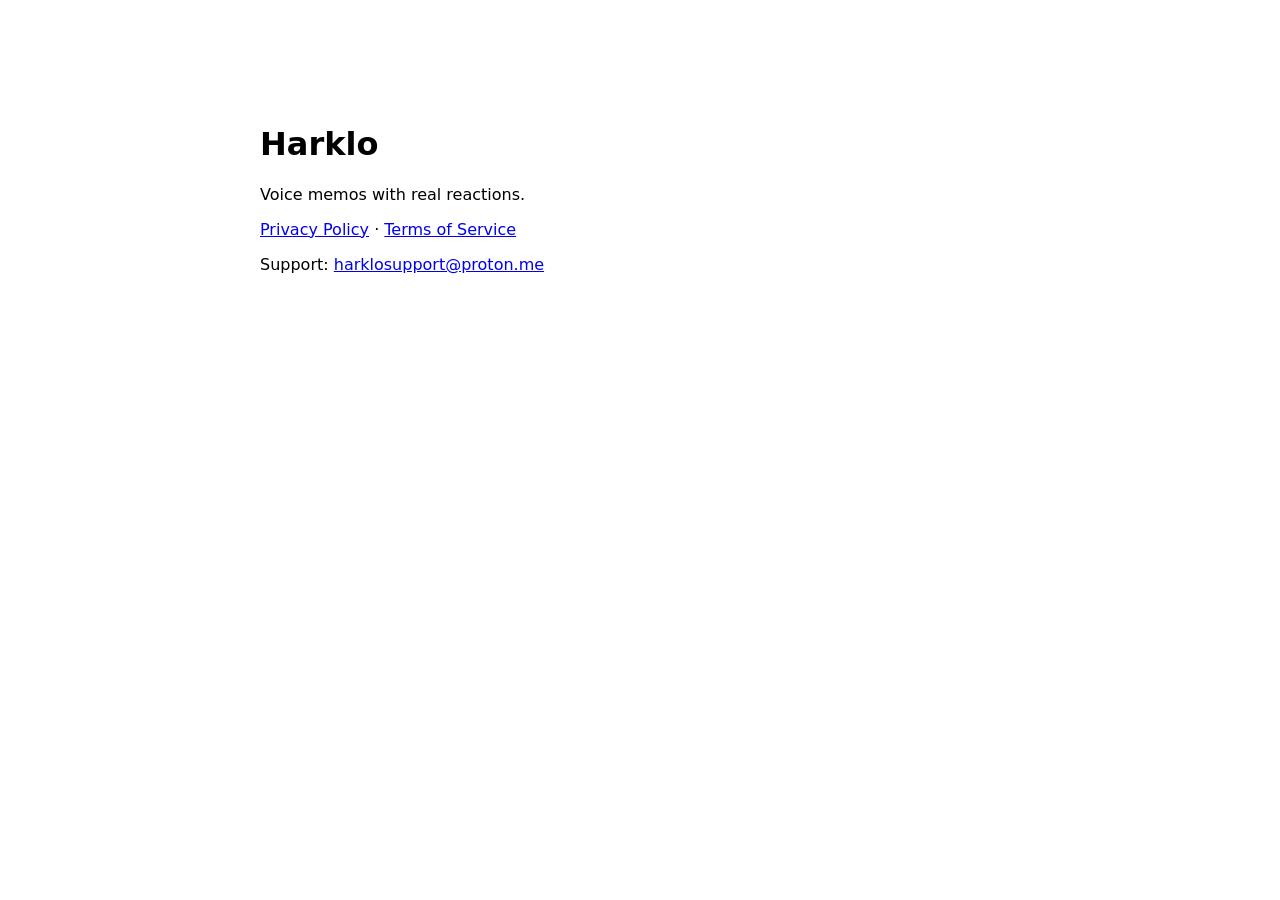
==== index.html @ ad3a37d3 "Add Harklo legal site" ====
<!doctype html>
<html>
  <head>
    <meta charset="utf-8" />
    <title>Harklo</title>
    <meta name="viewport" content="width=device-width, initial-scale=1" />
  </head>
  <body style="font-family: system-ui; max-width: 760px; margin: 80px auto; padding: 24px;">
    <h1>Harklo</h1>
    <p>Voice memos with real reactions.</p>

    <p>
      <a href="/privacy">Privacy Policy</a> ·
      <a href="/terms">Terms of Service</a>
    </p>

    <p>Support: <a href="mailto:harklosupport@proton.me">harklosupport@proton.me</a></p>
  </body>
</html>
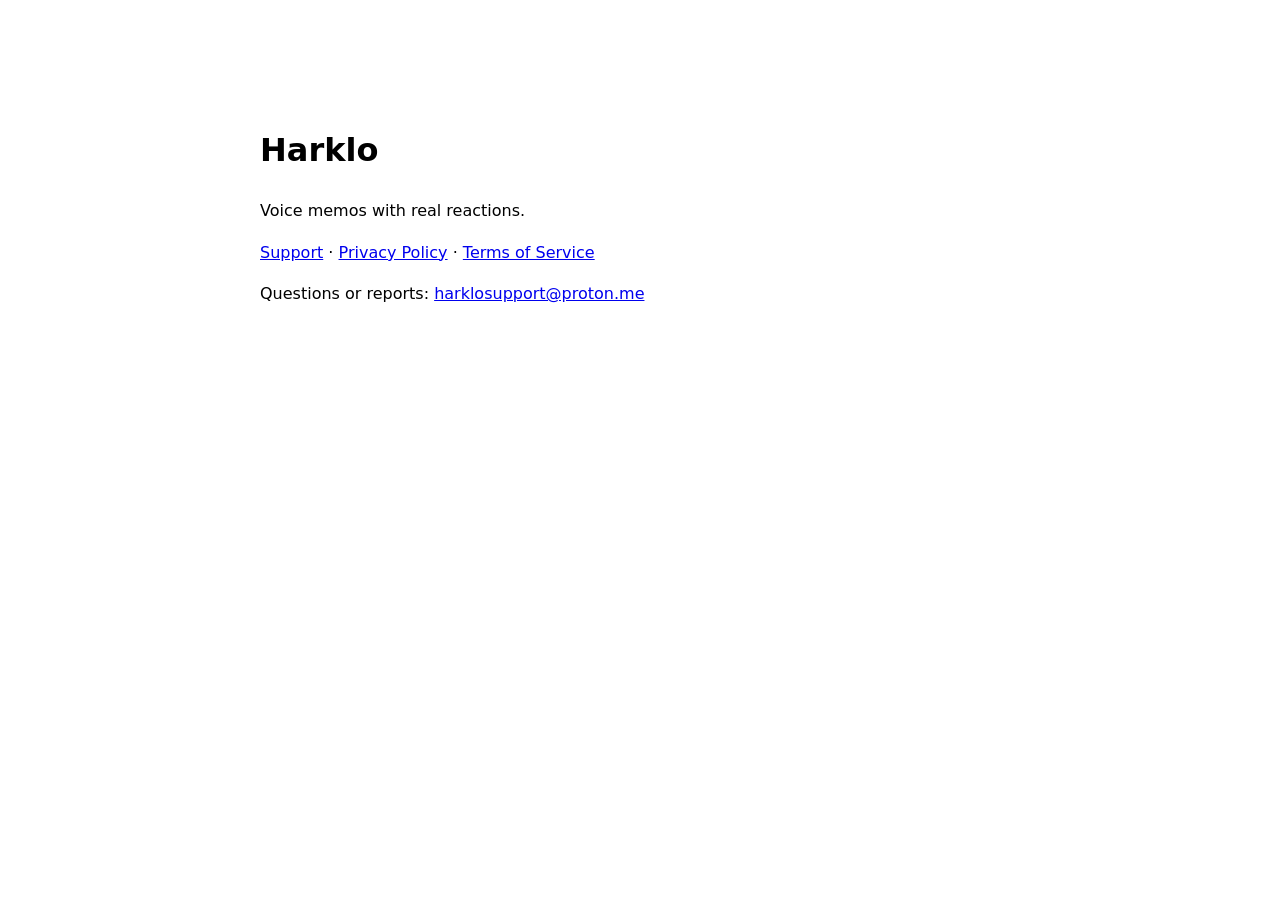
==== commit 3df6042b: "Update index.html Adjusted main index.html to include support page link and remove initial support.h" ====
--- a/index.html
+++ b/index.html
@@ -5,15 +5,16 @@
     <title>Harklo</title>
     <meta name="viewport" content="width=device-width, initial-scale=1" />
   </head>
-  <body style="font-family: system-ui; max-width: 760px; margin: 80px auto; padding: 24px;">
+  <body style="font-family: system-ui; max-width: 760px; margin: 80px auto; padding: 24px; line-height: 1.6;">
     <h1>Harklo</h1>
     <p>Voice memos with real reactions.</p>
 
     <p>
+      <a href="/support">Support</a> ·
       <a href="/privacy">Privacy Policy</a> ·
       <a href="/terms">Terms of Service</a>
     </p>
 
-    <p>Support: <a href="mailto:harklosupport@proton.me">harklosupport@proton.me</a></p>
+    <p>Questions or reports: <a href="mailto:harklosupport@proton.me">harklosupport@proton.me</a></p>
   </body>
-</html>+</html>
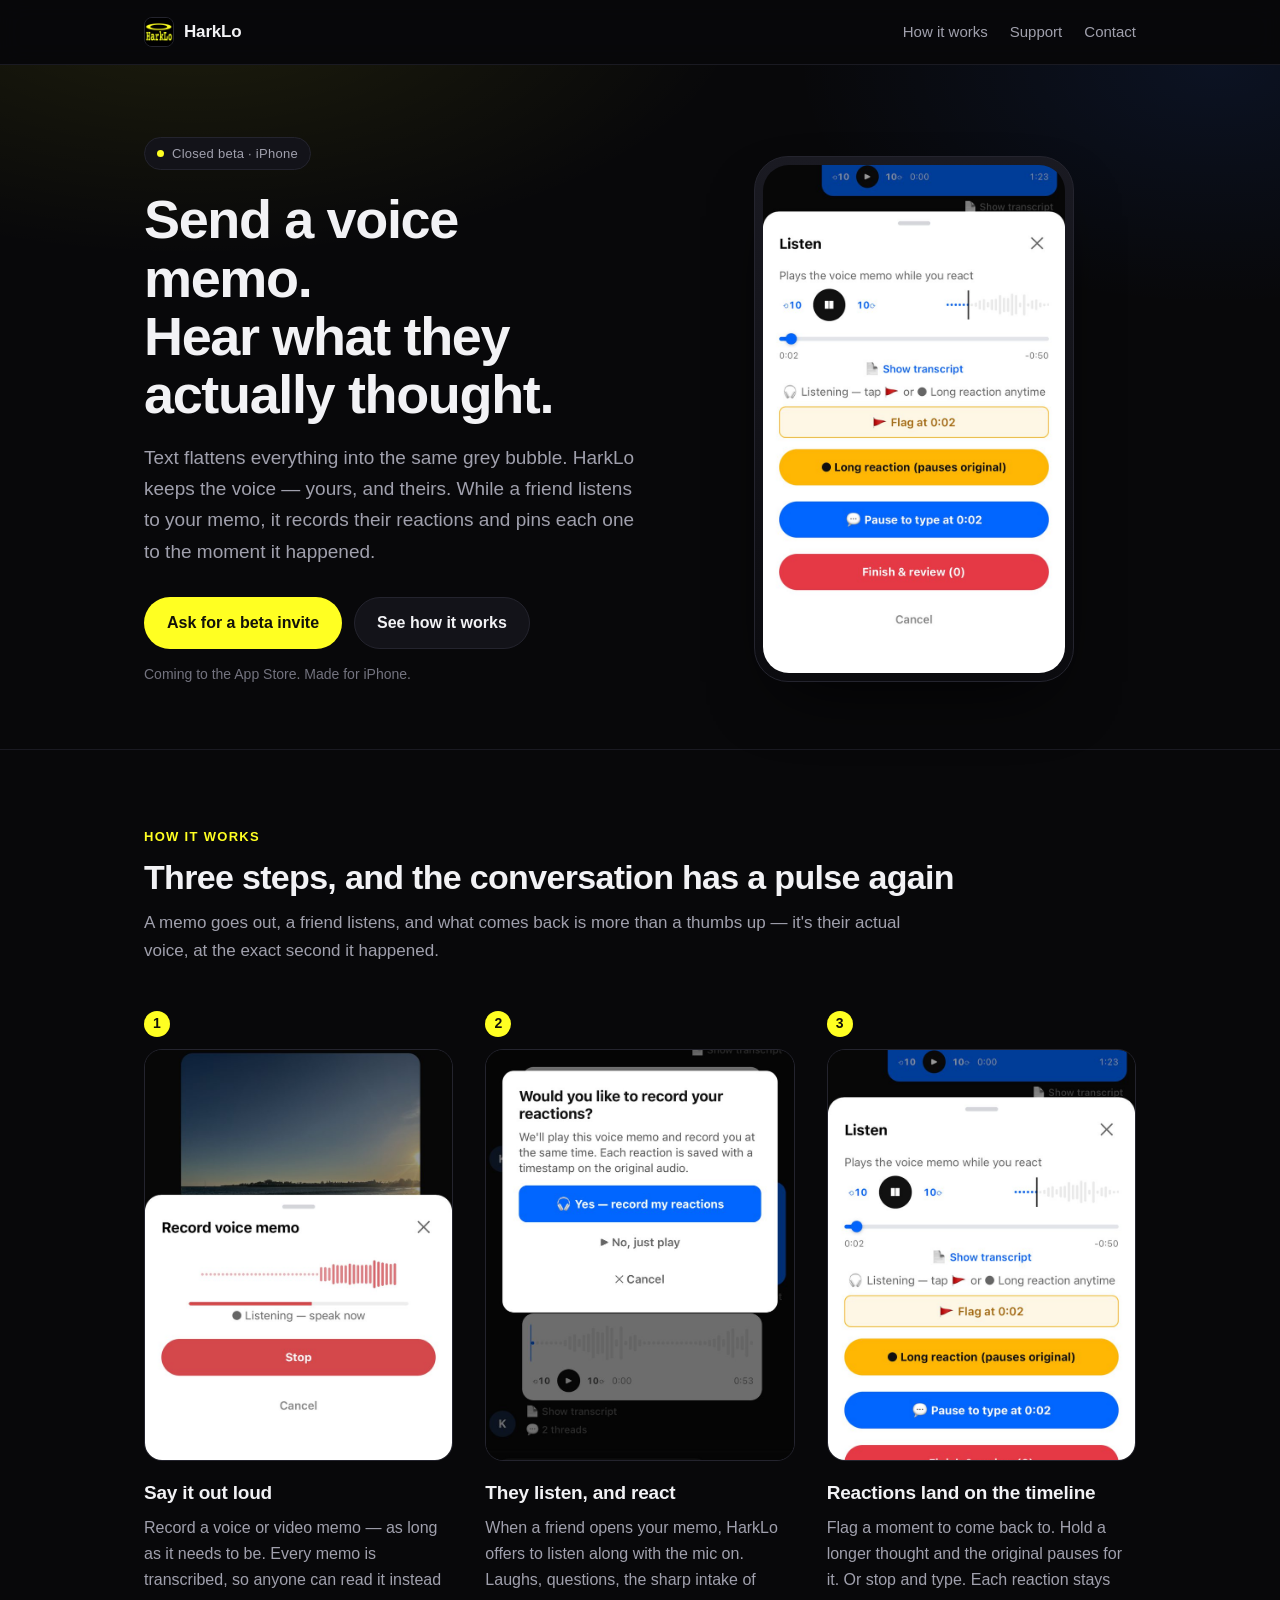
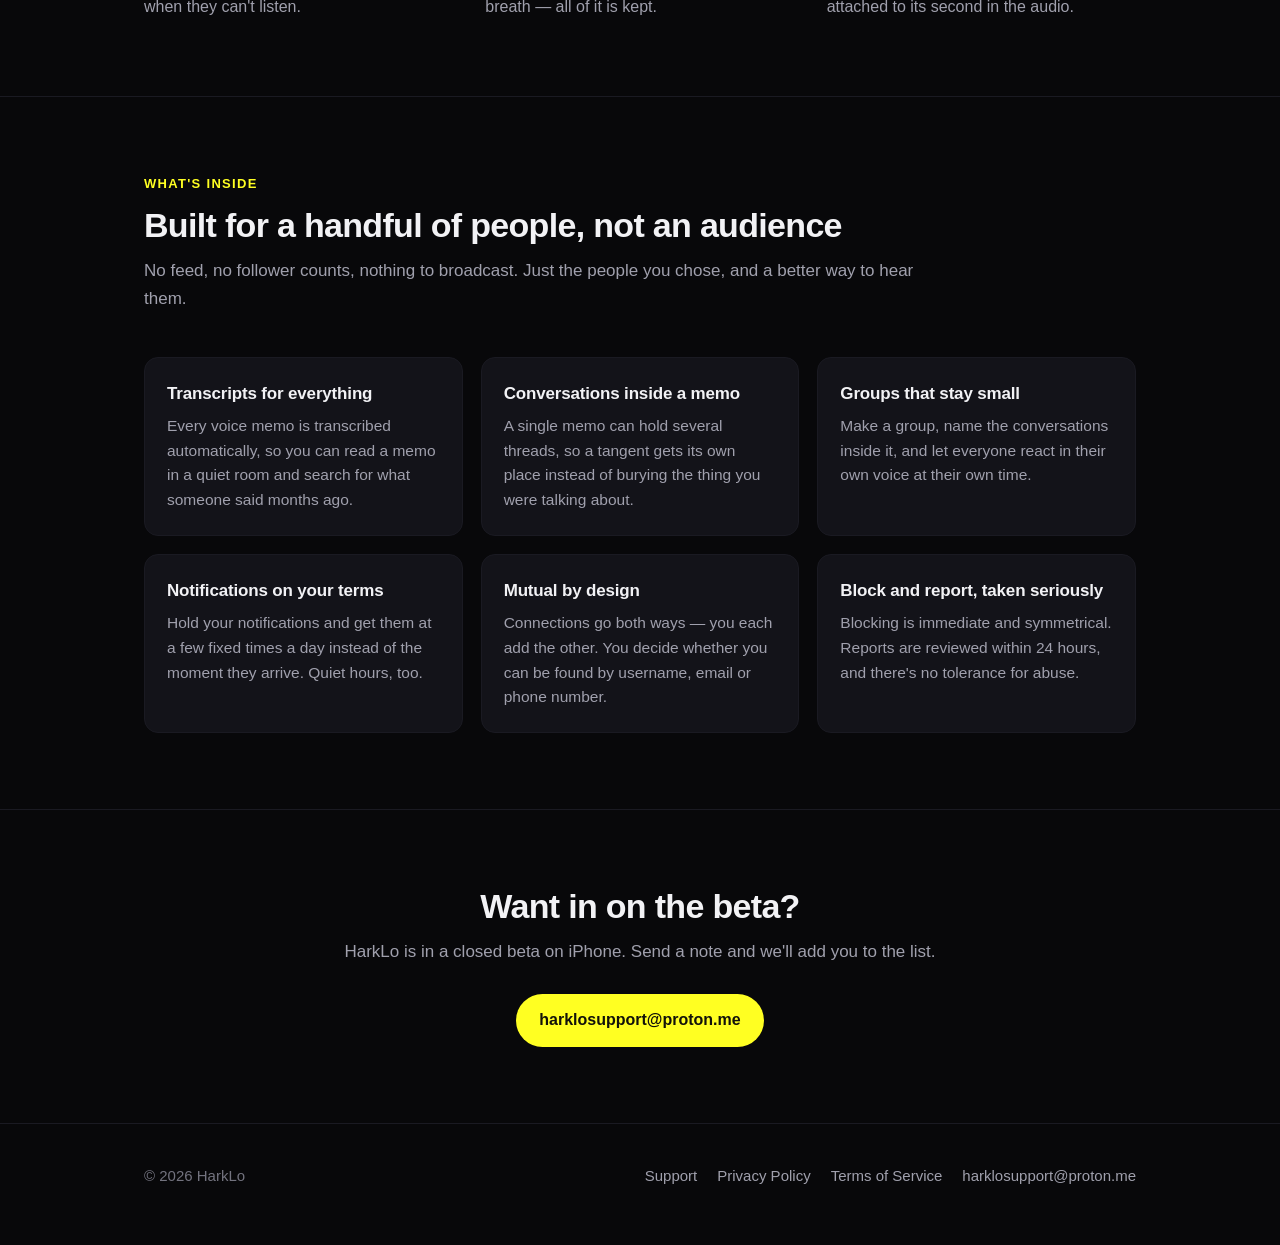
==== commit aad391b4: "Build a real landing page and restyle the legal pages The site was an unstyled page with a tagline a" ====
--- a/index.html
+++ b/index.html
@@ -1,20 +1,221 @@
 <!doctype html>
-<html>
+<html lang="en">
   <head>
     <meta charset="utf-8" />
-    <title>Harklo</title>
     <meta name="viewport" content="width=device-width, initial-scale=1" />
+    <title>HarkLo — voice memos that react back</title>
+    <meta
+      name="description"
+      content="HarkLo is a voice and video memo app for people you actually know. It records your friends' reactions while they listen, pinned to the moment they happened."
+    />
+    <link rel="icon" href="/favicon.png" />
+    <link rel="apple-touch-icon" href="/img/apple-touch-icon.png" />
+    <link rel="stylesheet" href="/style.css" />
+    <meta property="og:title" content="HarkLo — voice memos that react back" />
+    <meta
+      property="og:description"
+      content="Send a voice memo. Hear what they actually thought — reactions recorded while they listen."
+    />
+    <meta property="og:type" content="website" />
+    <meta property="og:url" content="https://harklo.net/" />
+    <meta property="og:image" content="https://harklo.net/img/icon.png" />
   </head>
-  <body style="font-family: system-ui; max-width: 760px; margin: 80px auto; padding: 24px; line-height: 1.6;">
-    <h1>Harklo</h1>
-    <p>Voice memos with real reactions.</p>
-
-    <p>
-      <a href="/support">Support</a> ·
-      <a href="/privacy">Privacy Policy</a> ·
-      <a href="/terms">Terms of Service</a>
-    </p>
-
-    <p>Questions or reports: <a href="mailto:harklosupport@proton.me">harklosupport@proton.me</a></p>
+
+  <body>
+    <header class="site-header">
+      <div class="wrap">
+        <a class="brand" href="/">
+          <img src="/img/icon.png" alt="" />
+          HarkLo
+        </a>
+        <nav class="site-nav">
+          <a href="#how" class="hide-sm">How it works</a>
+          <a href="/support">Support</a>
+          <a href="mailto:harklosupport@proton.me">Contact</a>
+        </nav>
+      </div>
+    </header>
+
+    <div class="hero">
+      <div class="wrap">
+        <div>
+          <span class="pill"><span class="dot"></span> Closed beta · iPhone</span>
+
+          <h1>Send a voice memo.<br />Hear what they actually thought.</h1>
+
+          <p class="lede">
+            Text flattens everything into the same grey bubble. HarkLo keeps the
+            voice — yours, and theirs. While a friend listens to your memo, it
+            records their reactions and pins each one to the moment it happened.
+          </p>
+
+          <div class="cta-row">
+            <a class="btn btn-primary" href="mailto:harklosupport@proton.me?subject=HarkLo%20beta%20invite"
+              >Ask for a beta invite</a
+            >
+            <a class="btn btn-ghost" href="#how">See how it works</a>
+          </div>
+
+          <p class="hero-note">Coming to the App Store. Made for iPhone.</p>
+        </div>
+
+        <div class="hero-visual">
+          <div class="phone">
+            <img
+              src="/img/listen.jpg"
+              width="720"
+              height="1210"
+              alt="The Listen screen in HarkLo, with buttons to flag a moment, record a long reaction, or pause to type"
+            />
+          </div>
+        </div>
+      </div>
+    </div>
+
+    <section id="how">
+      <div class="wrap">
+        <p class="section-label">How it works</p>
+        <h2>Three steps, and the conversation has a pulse again</h2>
+        <p class="section-lede">
+          A memo goes out, a friend listens, and what comes back is more than a
+          thumbs up — it's their actual voice, at the exact second it happened.
+        </p>
+
+        <div class="steps">
+          <div class="step">
+            <span class="step-n">1</span>
+            <img
+              src="/img/record.jpg"
+              class="crop-bottom"
+              width="720"
+              height="1060"
+              alt="Recording a voice memo in HarkLo, with a live waveform"
+              loading="lazy"
+            />
+            <h3>Say it out loud</h3>
+            <p>
+              Record a voice or video memo — as long as it needs to be. Every
+              memo is transcribed, so anyone can read it instead when they
+              can't listen.
+            </p>
+          </div>
+
+          <div class="step">
+            <span class="step-n">2</span>
+            <img
+              src="/img/prompt.jpg"
+              width="720"
+              height="1111"
+              alt="HarkLo asking whether to record reactions while a voice memo plays"
+              loading="lazy"
+            />
+            <h3>They listen, and react</h3>
+            <p>
+              When a friend opens your memo, HarkLo offers to listen along with
+              the mic on. Laughs, questions, the sharp intake of breath — all of
+              it is kept.
+            </p>
+          </div>
+
+          <div class="step">
+            <span class="step-n">3</span>
+            <img
+              src="/img/listen.jpg"
+              width="720"
+              height="1210"
+              alt="Reaction controls: flag a moment, record a long reaction, or pause to type"
+              loading="lazy"
+            />
+            <h3>Reactions land on the timeline</h3>
+            <p>
+              Flag a moment to come back to. Hold a longer thought and the
+              original pauses for it. Or stop and type. Each reaction stays
+              attached to its second in the audio.
+            </p>
+          </div>
+        </div>
+      </div>
+    </section>
+
+    <section>
+      <div class="wrap">
+        <p class="section-label">What's inside</p>
+        <h2>Built for a handful of people, not an audience</h2>
+        <p class="section-lede">
+          No feed, no follower counts, nothing to broadcast. Just the people you
+          chose, and a better way to hear them.
+        </p>
+
+        <div class="cards">
+          <div class="card">
+            <h3>Transcripts for everything</h3>
+            <p>
+              Every voice memo is transcribed automatically, so you can read a
+              memo in a quiet room and search for what someone said months ago.
+            </p>
+          </div>
+          <div class="card">
+            <h3>Conversations inside a memo</h3>
+            <p>
+              A single memo can hold several threads, so a tangent gets its own
+              place instead of burying the thing you were talking about.
+            </p>
+          </div>
+          <div class="card">
+            <h3>Groups that stay small</h3>
+            <p>
+              Make a group, name the conversations inside it, and let everyone
+              react in their own voice at their own time.
+            </p>
+          </div>
+          <div class="card">
+            <h3>Notifications on your terms</h3>
+            <p>
+              Hold your notifications and get them at a few fixed times a day
+              instead of the moment they arrive. Quiet hours, too.
+            </p>
+          </div>
+          <div class="card">
+            <h3>Mutual by design</h3>
+            <p>
+              Connections go both ways — you each add the other. You decide
+              whether you can be found by username, email or phone number.
+            </p>
+          </div>
+          <div class="card">
+            <h3>Block and report, taken seriously</h3>
+            <p>
+              Blocking is immediate and symmetrical. Reports are reviewed within
+              24 hours, and there's no tolerance for abuse.
+            </p>
+          </div>
+        </div>
+      </div>
+    </section>
+
+    <section>
+      <div class="wrap" style="text-align: center">
+        <h2>Want in on the beta?</h2>
+        <p class="section-lede" style="margin: 0 auto 28px">
+          HarkLo is in a closed beta on iPhone. Send a note and we'll add you to
+          the list.
+        </p>
+        <a class="btn btn-primary" href="mailto:harklosupport@proton.me?subject=HarkLo%20beta%20invite"
+          >harklosupport@proton.me</a
+        >
+      </div>
+    </section>
+
+    <footer class="site-footer">
+      <div class="wrap">
+        <div>© 2026 HarkLo</div>
+        <nav class="footer-links">
+          <a href="/support">Support</a>
+          <a href="/privacy">Privacy Policy</a>
+          <a href="/terms">Terms of Service</a>
+          <a href="mailto:harklosupport@proton.me">harklosupport@proton.me</a>
+        </nav>
+      </div>
+    </footer>
   </body>
 </html>
--- a/style.css
+++ b/style.css
@@ -0,0 +1,328 @@
+/* HarkLo — shared styles for the landing page and the legal pages. */
+
+:root {
+  color-scheme: dark;
+
+  --bg: #08080a;
+  --bg-2: #0e0e12;
+  --surface: #131319;
+  --line: #24242e;
+  --line-soft: #1a1a22;
+
+  --ink: #f2f2f5;
+  --muted: #a0a0ad;
+  --dim: #73737f;
+
+  --accent: #ffff22;
+  --accent-ink: #12120a;
+
+  --radius: 14px;
+  --radius-lg: 22px;
+  --wrap: 1040px;
+
+  --sans: -apple-system, BlinkMacSystemFont, "Segoe UI", Inter, Roboto,
+    "Helvetica Neue", Arial, sans-serif;
+}
+
+* { box-sizing: border-box; }
+
+html { -webkit-text-size-adjust: 100%; }
+
+body {
+  margin: 0;
+  background: var(--bg);
+  color: var(--ink);
+  font-family: var(--sans);
+  font-size: 17px;
+  line-height: 1.65;
+  -webkit-font-smoothing: antialiased;
+}
+
+a { color: var(--accent); text-decoration-thickness: 1px; text-underline-offset: 2px; }
+a:hover { text-decoration: none; }
+
+img { max-width: 100%; height: auto; display: block; }
+
+.wrap {
+  max-width: var(--wrap);
+  margin: 0 auto;
+  padding: 0 24px;
+}
+
+/* ---------- site header ---------- */
+
+.site-header {
+  position: sticky;
+  top: 0;
+  z-index: 10;
+  background: rgba(8, 8, 10, 0.82);
+  backdrop-filter: saturate(140%) blur(12px);
+  border-bottom: 1px solid var(--line-soft);
+}
+
+.site-header .wrap {
+  display: flex;
+  align-items: center;
+  justify-content: space-between;
+  gap: 16px;
+  height: 64px;
+}
+
+.brand {
+  display: inline-flex;
+  align-items: center;
+  gap: 10px;
+  color: var(--ink);
+  text-decoration: none;
+  font-weight: 700;
+  letter-spacing: -0.01em;
+}
+
+.brand img {
+  width: 30px;
+  height: 30px;
+  border-radius: 8px;
+  border: 1px solid var(--line);
+}
+
+.site-nav {
+  display: flex;
+  align-items: center;
+  gap: 22px;
+  font-size: 15px;
+}
+
+.site-nav a { color: var(--muted); text-decoration: none; }
+.site-nav a:hover { color: var(--ink); }
+
+@media (max-width: 560px) {
+  .site-nav .hide-sm { display: none; }
+}
+
+/* ---------- hero ---------- */
+
+.hero {
+  padding: 72px 0 48px;
+  border-bottom: 1px solid var(--line-soft);
+  background:
+    radial-gradient(900px 420px at 15% -10%, rgba(255, 255, 34, 0.09), transparent 62%),
+    radial-gradient(700px 400px at 95% 0%, rgba(43, 111, 255, 0.10), transparent 60%);
+}
+
+.hero .wrap {
+  display: grid;
+  grid-template-columns: 1.05fr 0.95fr;
+  gap: 56px;
+  align-items: center;
+}
+
+.pill {
+  display: inline-flex;
+  align-items: center;
+  gap: 8px;
+  padding: 5px 12px;
+  border: 1px solid var(--line);
+  border-radius: 999px;
+  background: var(--surface);
+  color: var(--muted);
+  font-size: 13px;
+  letter-spacing: 0.02em;
+}
+
+.pill .dot {
+  width: 7px;
+  height: 7px;
+  border-radius: 50%;
+  background: var(--accent);
+}
+
+h1 {
+  font-size: clamp(34px, 5.2vw, 54px);
+  line-height: 1.08;
+  letter-spacing: -0.025em;
+  margin: 20px 0 0;
+  font-weight: 800;
+}
+
+.hero p.lede {
+  color: var(--muted);
+  font-size: 19px;
+  margin: 18px 0 0;
+  max-width: 34em;
+}
+
+.cta-row {
+  display: flex;
+  flex-wrap: wrap;
+  gap: 12px;
+  margin-top: 30px;
+}
+
+.btn {
+  display: inline-flex;
+  align-items: center;
+  justify-content: center;
+  gap: 8px;
+  padding: 12px 22px;
+  border-radius: 999px;
+  font-weight: 650;
+  font-size: 16px;
+  text-decoration: none;
+  border: 1px solid transparent;
+  transition: transform 0.12s ease, background 0.12s ease, border-color 0.12s ease;
+}
+
+.btn-primary { background: var(--accent); color: var(--accent-ink); }
+.btn-primary:hover { transform: translateY(-1px); }
+
+.btn-ghost { border-color: var(--line); color: var(--ink); background: var(--surface); }
+.btn-ghost:hover { border-color: var(--dim); }
+
+.hero-note { margin-top: 14px; font-size: 14px; color: var(--dim); }
+
+/* ---------- phone frame ---------- */
+
+.phone {
+  width: 100%;
+  max-width: 320px;
+  margin: 0 auto;
+  border: 1px solid var(--line);
+  border-radius: 34px;
+  padding: 8px;
+  background: linear-gradient(180deg, #1a1a22, #0b0b0f);
+  box-shadow: 0 30px 70px -30px rgba(0, 0, 0, 0.95);
+}
+
+.phone img {
+  border-radius: 26px;
+  width: 100%;
+}
+
+/* ---------- sections ---------- */
+
+section { padding: 76px 0; border-bottom: 1px solid var(--line-soft); }
+
+.section-label {
+  color: var(--accent);
+  font-size: 13px;
+  font-weight: 700;
+  letter-spacing: 0.1em;
+  text-transform: uppercase;
+  margin: 0 0 10px;
+}
+
+h2 {
+  font-size: clamp(26px, 3.4vw, 34px);
+  line-height: 1.18;
+  letter-spacing: -0.02em;
+  margin: 0 0 12px;
+  font-weight: 750;
+}
+
+.section-lede { color: var(--muted); margin: 0 0 44px; max-width: 46em; }
+
+.steps {
+  display: grid;
+  grid-template-columns: repeat(3, 1fr);
+  gap: 32px;
+}
+
+.step img {
+  border-radius: 18px;
+  border: 1px solid var(--line);
+  width: 100%;
+  aspect-ratio: 3 / 4;
+  object-fit: cover;
+  object-position: center top;
+}
+
+.step img.crop-bottom { object-position: center bottom; }
+
+.step-n {
+  display: inline-flex;
+  align-items: center;
+  justify-content: center;
+  width: 26px;
+  height: 26px;
+  border-radius: 50%;
+  background: var(--accent);
+  color: var(--accent-ink);
+  font-size: 14px;
+  font-weight: 750;
+  margin-bottom: 12px;
+}
+
+.step h3 { margin: 16px 0 6px; font-size: 19px; letter-spacing: -0.01em; }
+.step p { margin: 0; color: var(--muted); font-size: 16px; }
+
+.cards {
+  display: grid;
+  grid-template-columns: repeat(3, 1fr);
+  gap: 18px;
+}
+
+.card {
+  background: var(--surface);
+  border: 1px solid var(--line-soft);
+  border-radius: var(--radius);
+  padding: 22px;
+}
+
+.card h3 { margin: 0 0 6px; font-size: 17px; letter-spacing: -0.01em; }
+.card p { margin: 0; color: var(--muted); font-size: 15.5px; line-height: 1.6; }
+
+@media (max-width: 860px) {
+  .hero { padding-top: 52px; }
+  .hero .wrap { grid-template-columns: 1fr; gap: 40px; }
+  .hero-visual { order: 2; }
+  .steps, .cards { grid-template-columns: 1fr; gap: 28px; }
+  section { padding: 56px 0; }
+}
+
+/* ---------- footer ---------- */
+
+.site-footer { padding: 40px 0 56px; color: var(--dim); font-size: 15px; }
+
+.site-footer .wrap {
+  display: flex;
+  flex-wrap: wrap;
+  gap: 14px 26px;
+  align-items: center;
+  justify-content: space-between;
+}
+
+.footer-links { display: flex; flex-wrap: wrap; gap: 20px; }
+.site-footer a { color: var(--muted); text-decoration: none; }
+.site-footer a:hover { color: var(--ink); }
+
+/* ---------- legal / support documents ---------- */
+
+.doc {
+  max-width: 760px;
+  margin: 0 auto;
+  padding: 56px 24px 80px;
+}
+
+.doc h1 {
+  font-size: clamp(30px, 4vw, 40px);
+  margin: 0 0 8px;
+}
+
+.doc .updated {
+  color: var(--dim);
+  font-size: 15px;
+  margin: 0 0 36px;
+}
+
+.doc h2 {
+  font-size: 22px;
+  margin: 44px 0 10px;
+  padding-top: 20px;
+  border-top: 1px solid var(--line-soft);
+}
+
+.doc h3 { font-size: 17.5px; margin: 28px 0 6px; letter-spacing: -0.01em; }
+.doc p, .doc li { color: #d7d7de; }
+.doc ul, .doc ol { padding-left: 22px; }
+.doc li { margin-bottom: 8px; }
+.doc strong { color: var(--ink); }
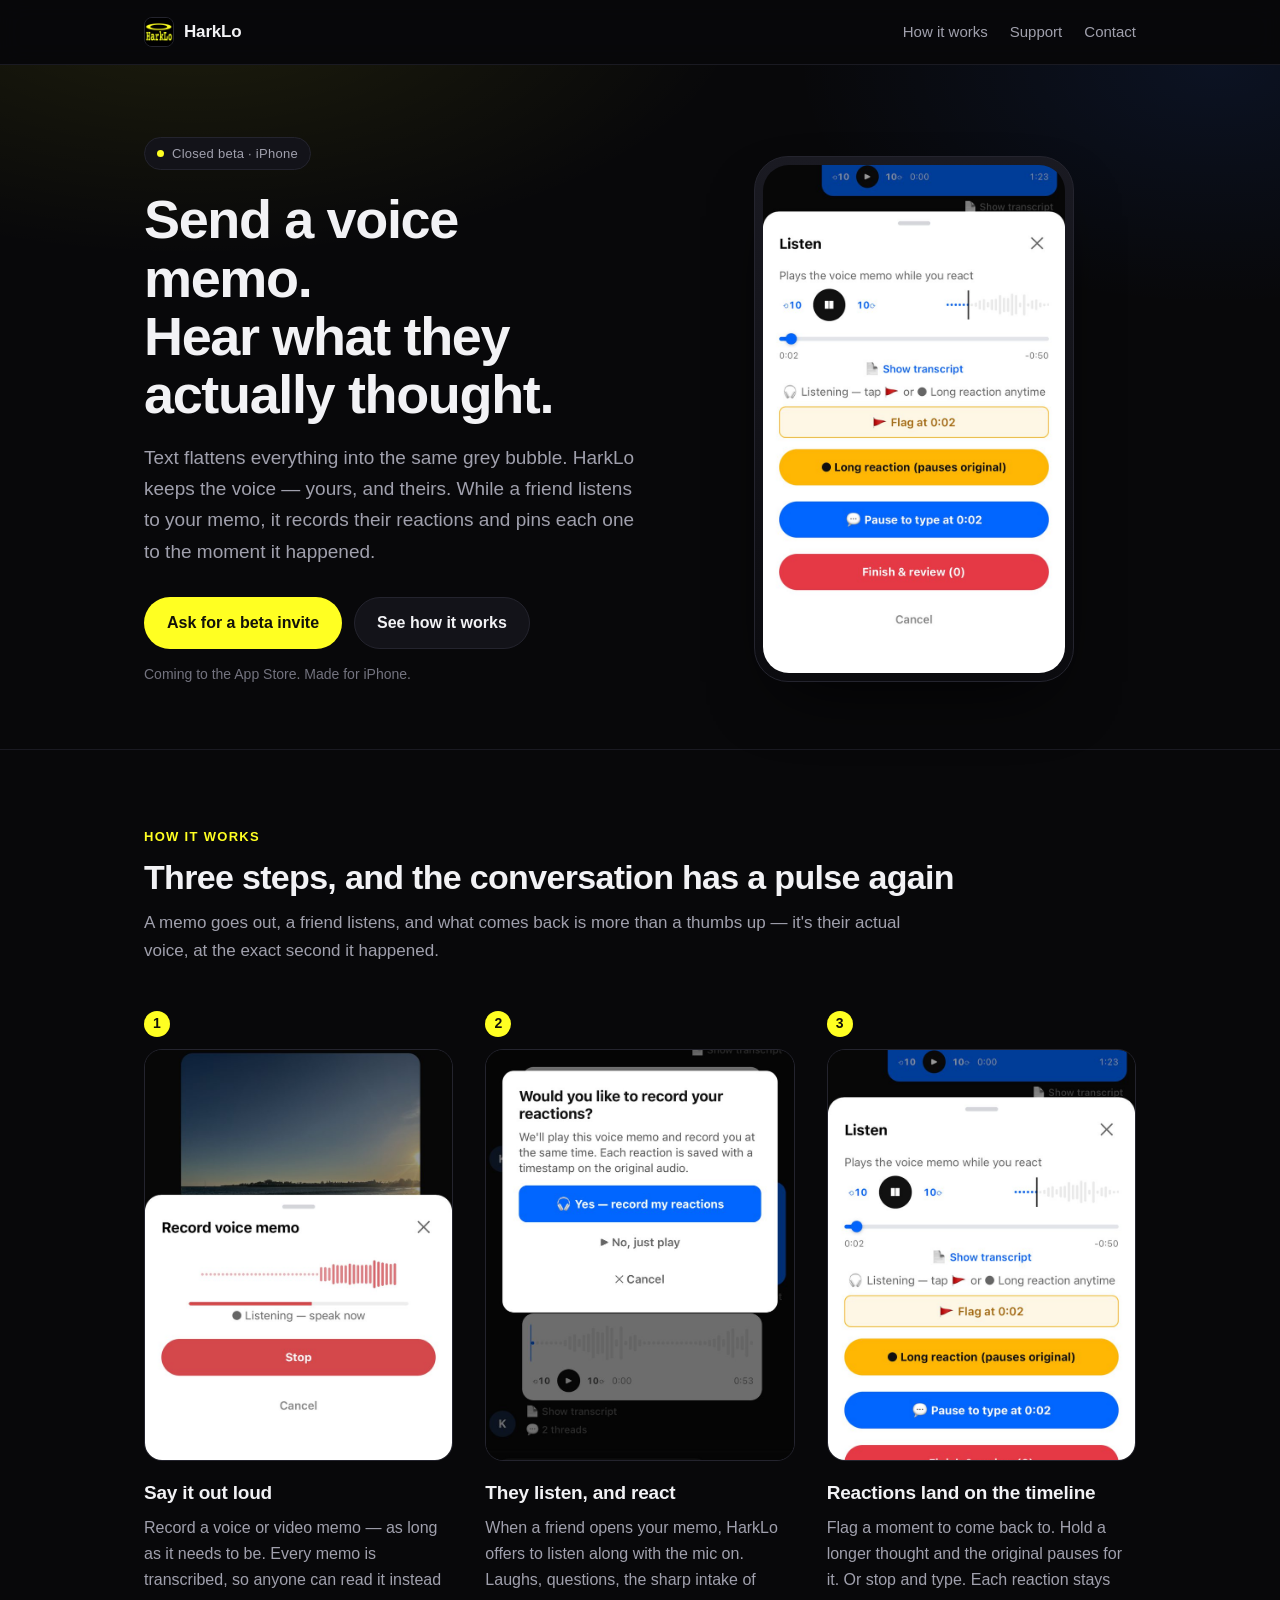
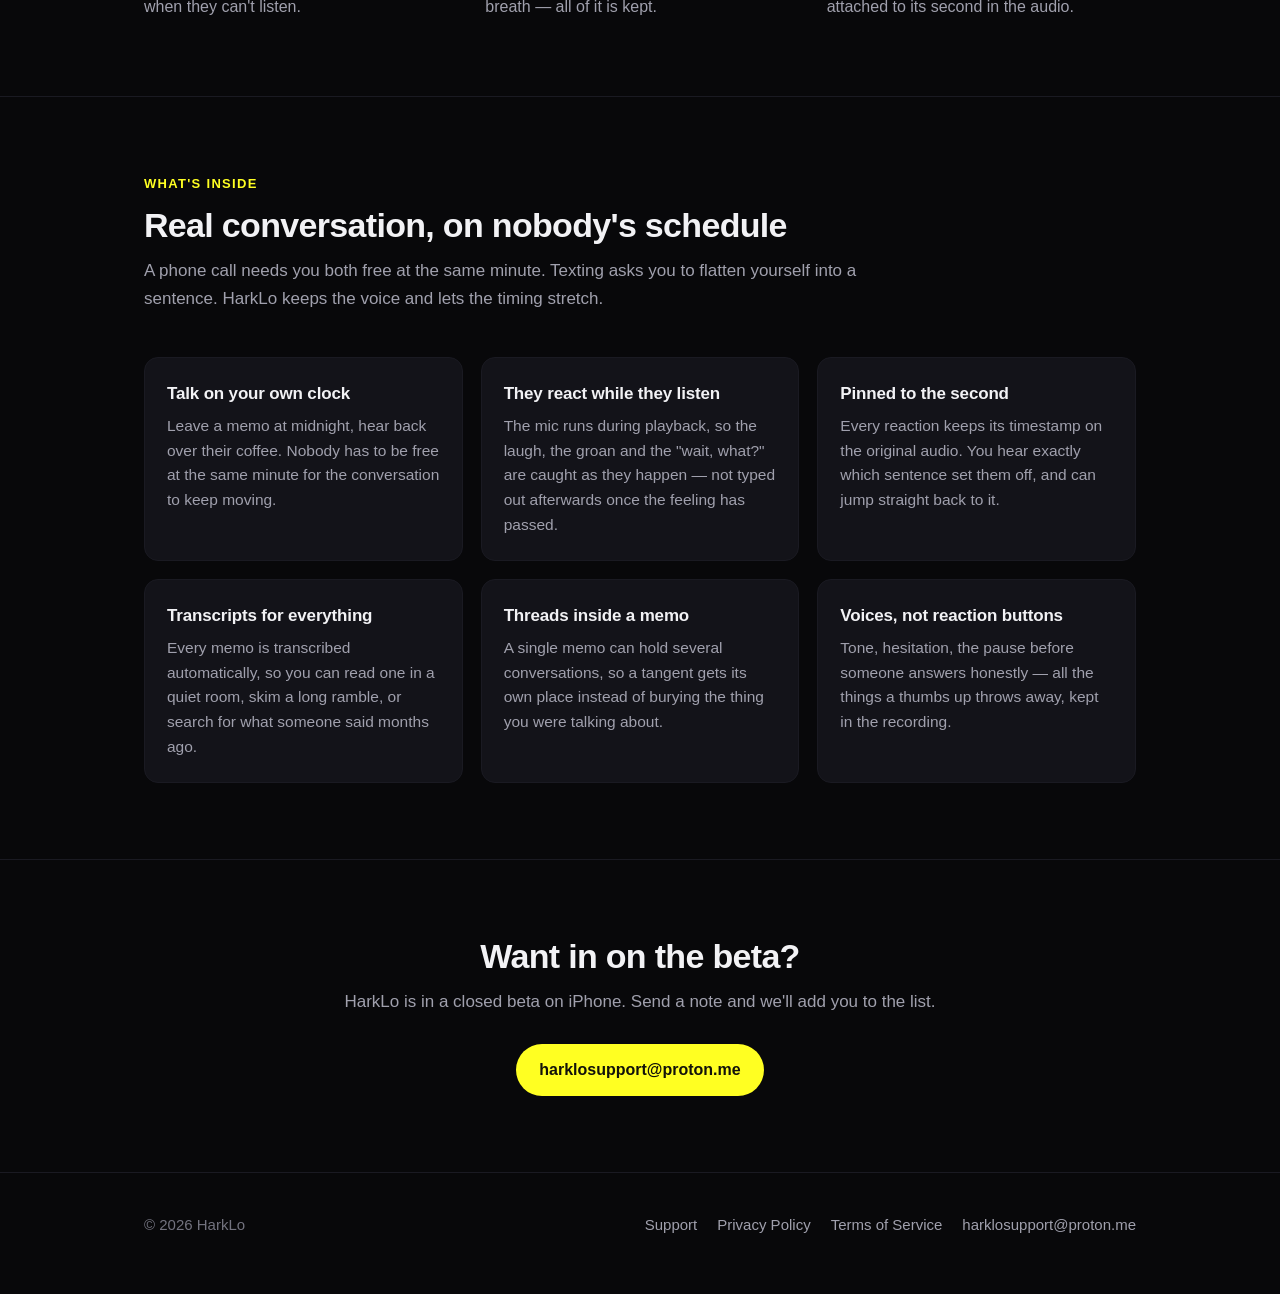
==== commit 888fcee3: "Refocus the feature section on asynchronous, human conversation The cards led with moderation and no" ====
--- a/index.html
+++ b/index.html
@@ -140,53 +140,57 @@
     <section>
       <div class="wrap">
         <p class="section-label">What's inside</p>
-        <h2>Built for a handful of people, not an audience</h2>
+        <h2>Real conversation, on nobody's schedule</h2>
         <p class="section-lede">
-          No feed, no follower counts, nothing to broadcast. Just the people you
-          chose, and a better way to hear them.
+          A phone call needs you both free at the same minute. Texting asks you
+          to flatten yourself into a sentence. HarkLo keeps the voice and lets
+          the timing stretch.
         </p>
 
         <div class="cards">
           <div class="card">
+            <h3>Talk on your own clock</h3>
+            <p>
+              Leave a memo at midnight, hear back over their coffee. Nobody has
+              to be free at the same minute for the conversation to keep moving.
+            </p>
+          </div>
+          <div class="card">
+            <h3>They react while they listen</h3>
+            <p>
+              The mic runs during playback, so the laugh, the groan and the
+              "wait, what?" are caught as they happen — not typed out afterwards
+              once the feeling has passed.
+            </p>
+          </div>
+          <div class="card">
+            <h3>Pinned to the second</h3>
+            <p>
+              Every reaction keeps its timestamp on the original audio. You hear
+              exactly which sentence set them off, and can jump straight back to
+              it.
+            </p>
+          </div>
+          <div class="card">
             <h3>Transcripts for everything</h3>
             <p>
-              Every voice memo is transcribed automatically, so you can read a
-              memo in a quiet room and search for what someone said months ago.
-            </p>
-          </div>
-          <div class="card">
-            <h3>Conversations inside a memo</h3>
-            <p>
-              A single memo can hold several threads, so a tangent gets its own
-              place instead of burying the thing you were talking about.
-            </p>
-          </div>
-          <div class="card">
-            <h3>Groups that stay small</h3>
-            <p>
-              Make a group, name the conversations inside it, and let everyone
-              react in their own voice at their own time.
-            </p>
-          </div>
-          <div class="card">
-            <h3>Notifications on your terms</h3>
-            <p>
-              Hold your notifications and get them at a few fixed times a day
-              instead of the moment they arrive. Quiet hours, too.
-            </p>
-          </div>
-          <div class="card">
-            <h3>Mutual by design</h3>
-            <p>
-              Connections go both ways — you each add the other. You decide
-              whether you can be found by username, email or phone number.
-            </p>
-          </div>
-          <div class="card">
-            <h3>Block and report, taken seriously</h3>
-            <p>
-              Blocking is immediate and symmetrical. Reports are reviewed within
-              24 hours, and there's no tolerance for abuse.
+              Every memo is transcribed automatically, so you can read one in a
+              quiet room, skim a long ramble, or search for what someone said
+              months ago.
+            </p>
+          </div>
+          <div class="card">
+            <h3>Threads inside a memo</h3>
+            <p>
+              A single memo can hold several conversations, so a tangent gets
+              its own place instead of burying the thing you were talking about.
+            </p>
+          </div>
+          <div class="card">
+            <h3>Voices, not reaction buttons</h3>
+            <p>
+              Tone, hesitation, the pause before someone answers honestly — all
+              the things a thumbs up throws away, kept in the recording.
             </p>
           </div>
         </div>
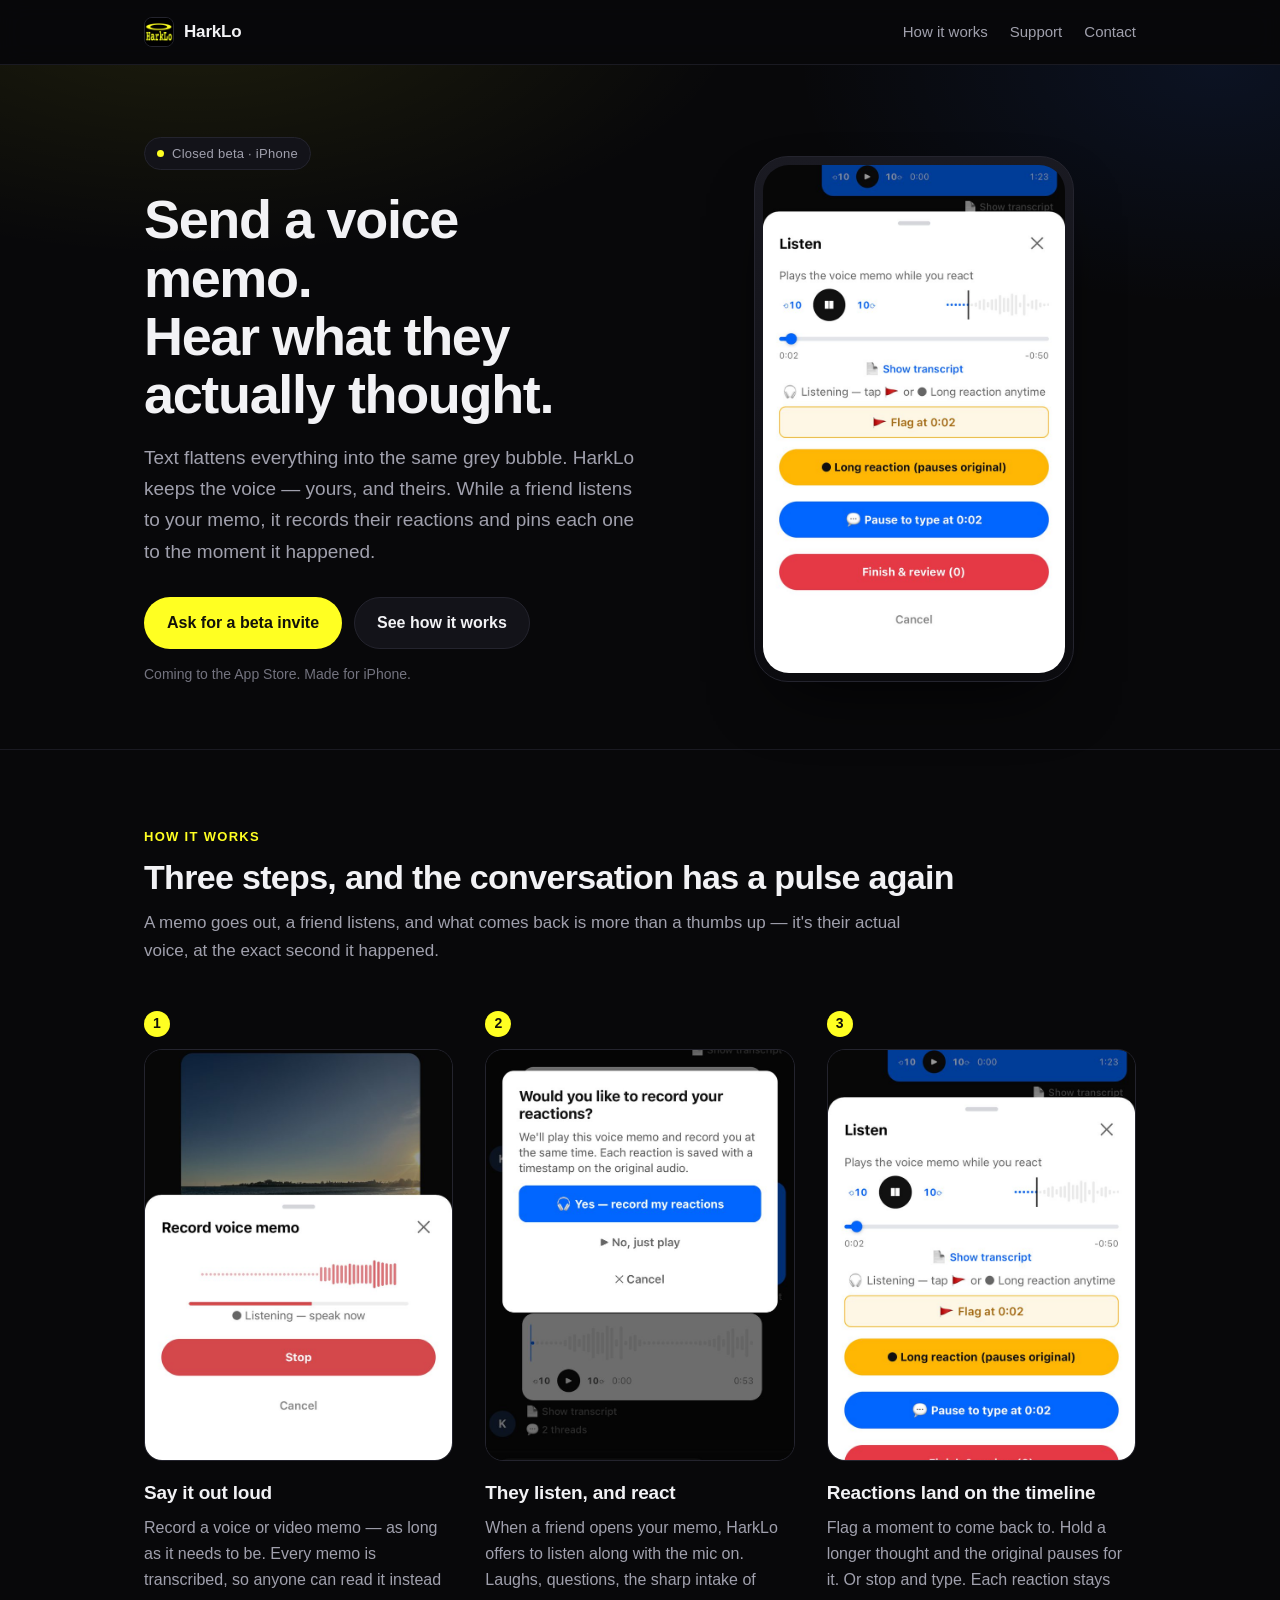
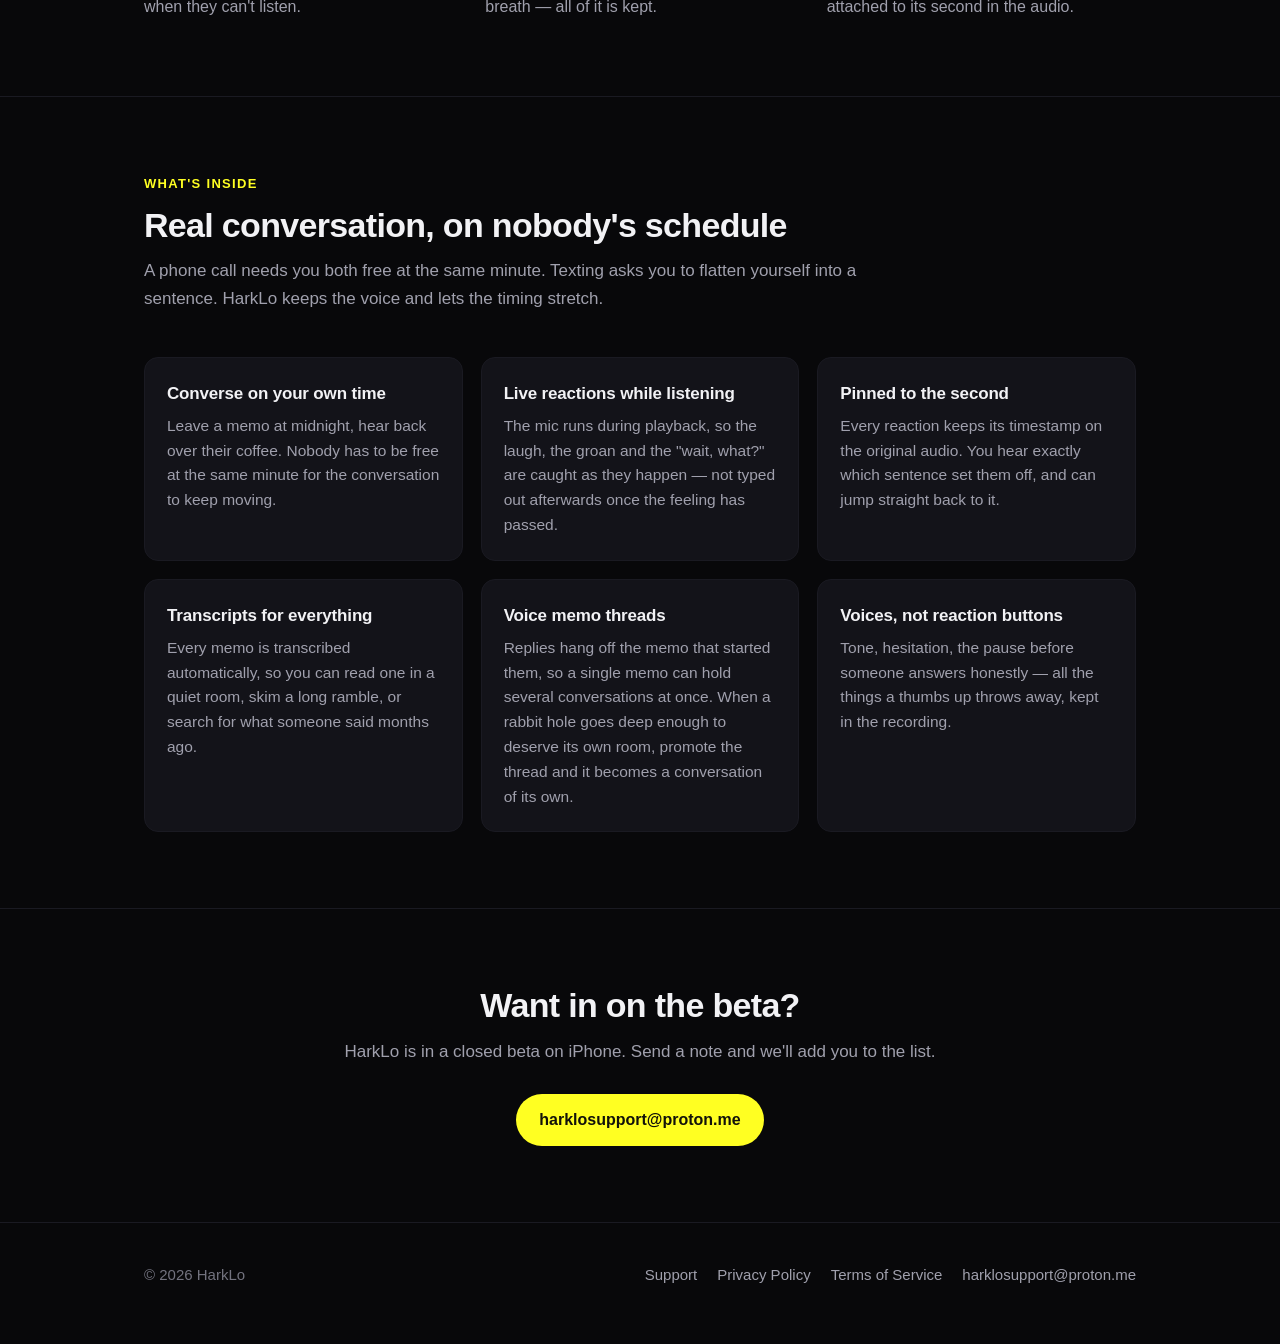
==== commit d0e67d0f: "Reword three feature cards Converse on your own time, live reactions while listening, and a Voice me" ====
--- a/index.html
+++ b/index.html
@@ -149,14 +149,14 @@
 
         <div class="cards">
           <div class="card">
-            <h3>Talk on your own clock</h3>
+            <h3>Converse on your own time</h3>
             <p>
               Leave a memo at midnight, hear back over their coffee. Nobody has
               to be free at the same minute for the conversation to keep moving.
             </p>
           </div>
           <div class="card">
-            <h3>They react while they listen</h3>
+            <h3>Live reactions while listening</h3>
             <p>
               The mic runs during playback, so the laugh, the groan and the
               "wait, what?" are caught as they happen — not typed out afterwards
@@ -180,10 +180,12 @@
             </p>
           </div>
           <div class="card">
-            <h3>Threads inside a memo</h3>
-            <p>
-              A single memo can hold several conversations, so a tangent gets
-              its own place instead of burying the thing you were talking about.
+            <h3>Voice memo threads</h3>
+            <p>
+              Replies hang off the memo that started them, so a single memo can
+              hold several conversations at once. When a rabbit hole goes deep
+              enough to deserve its own room, promote the thread and it becomes
+              a conversation of its own.
             </p>
           </div>
           <div class="card">
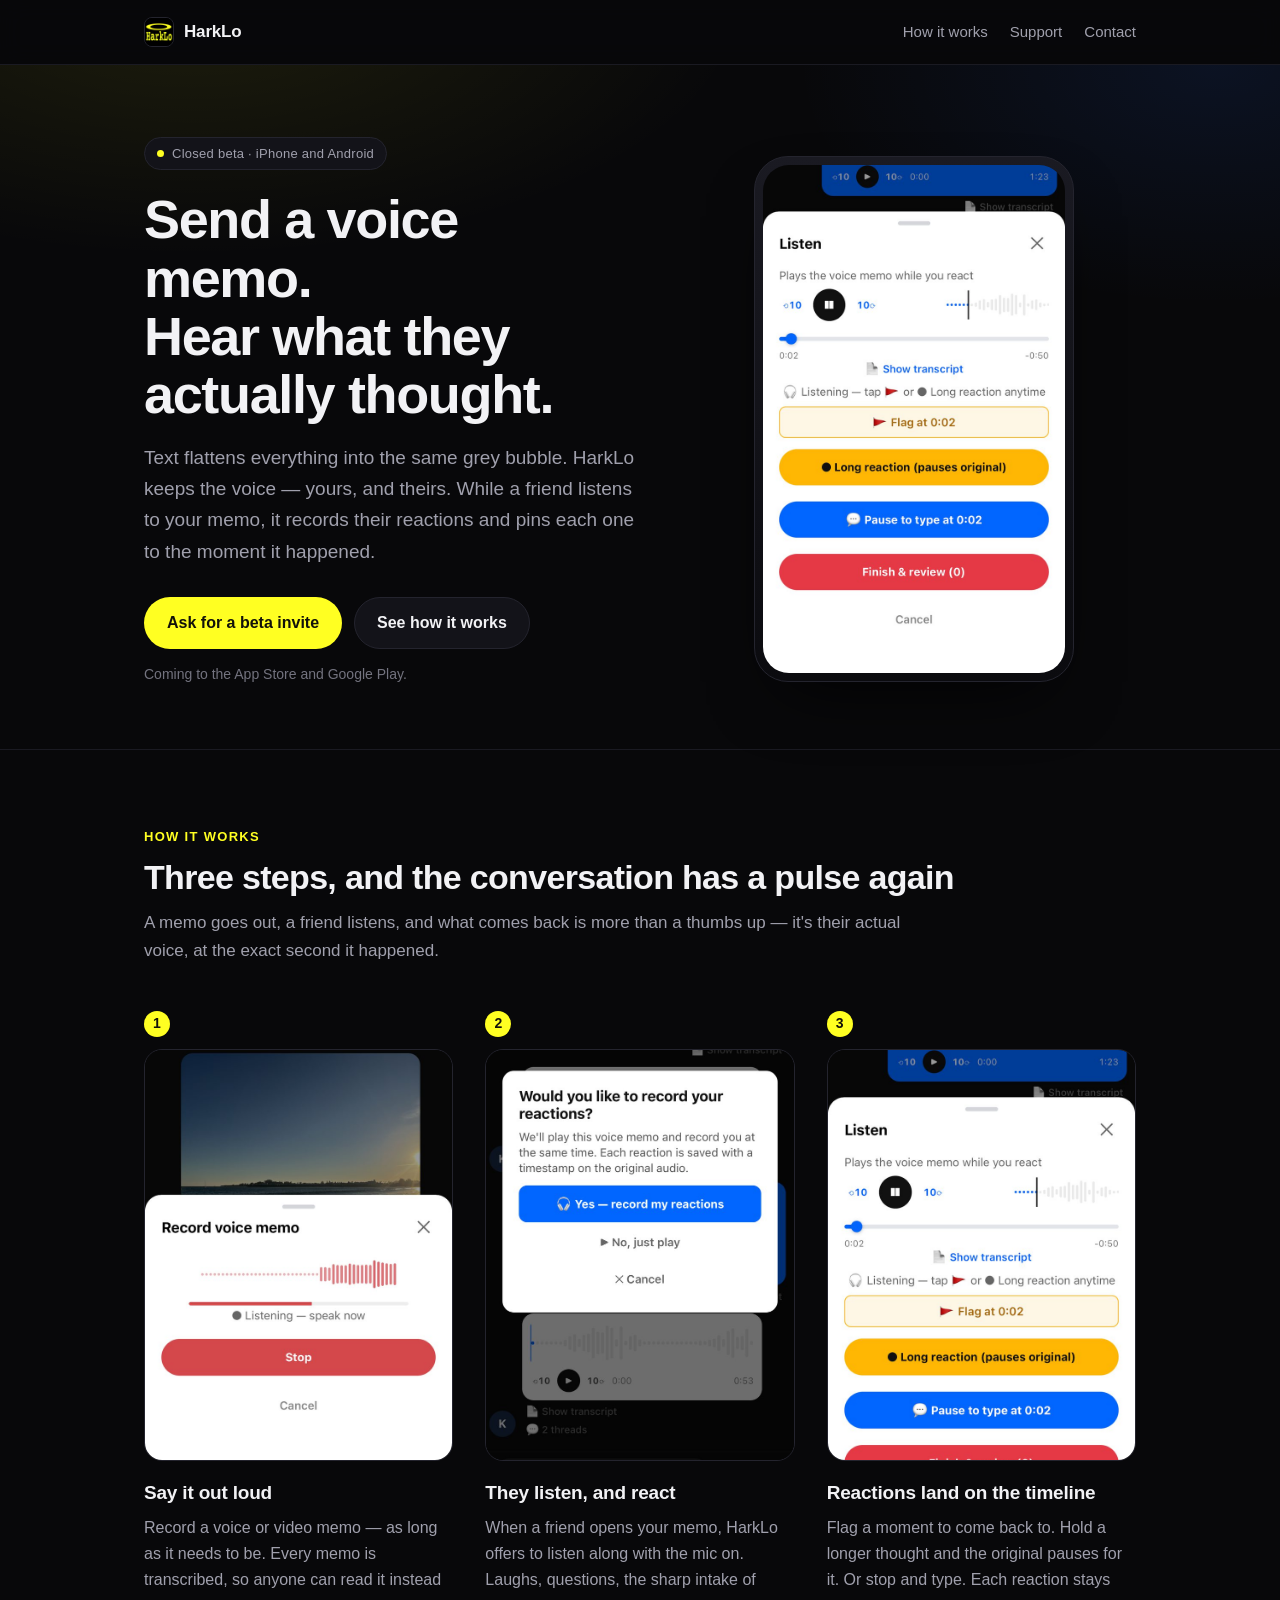
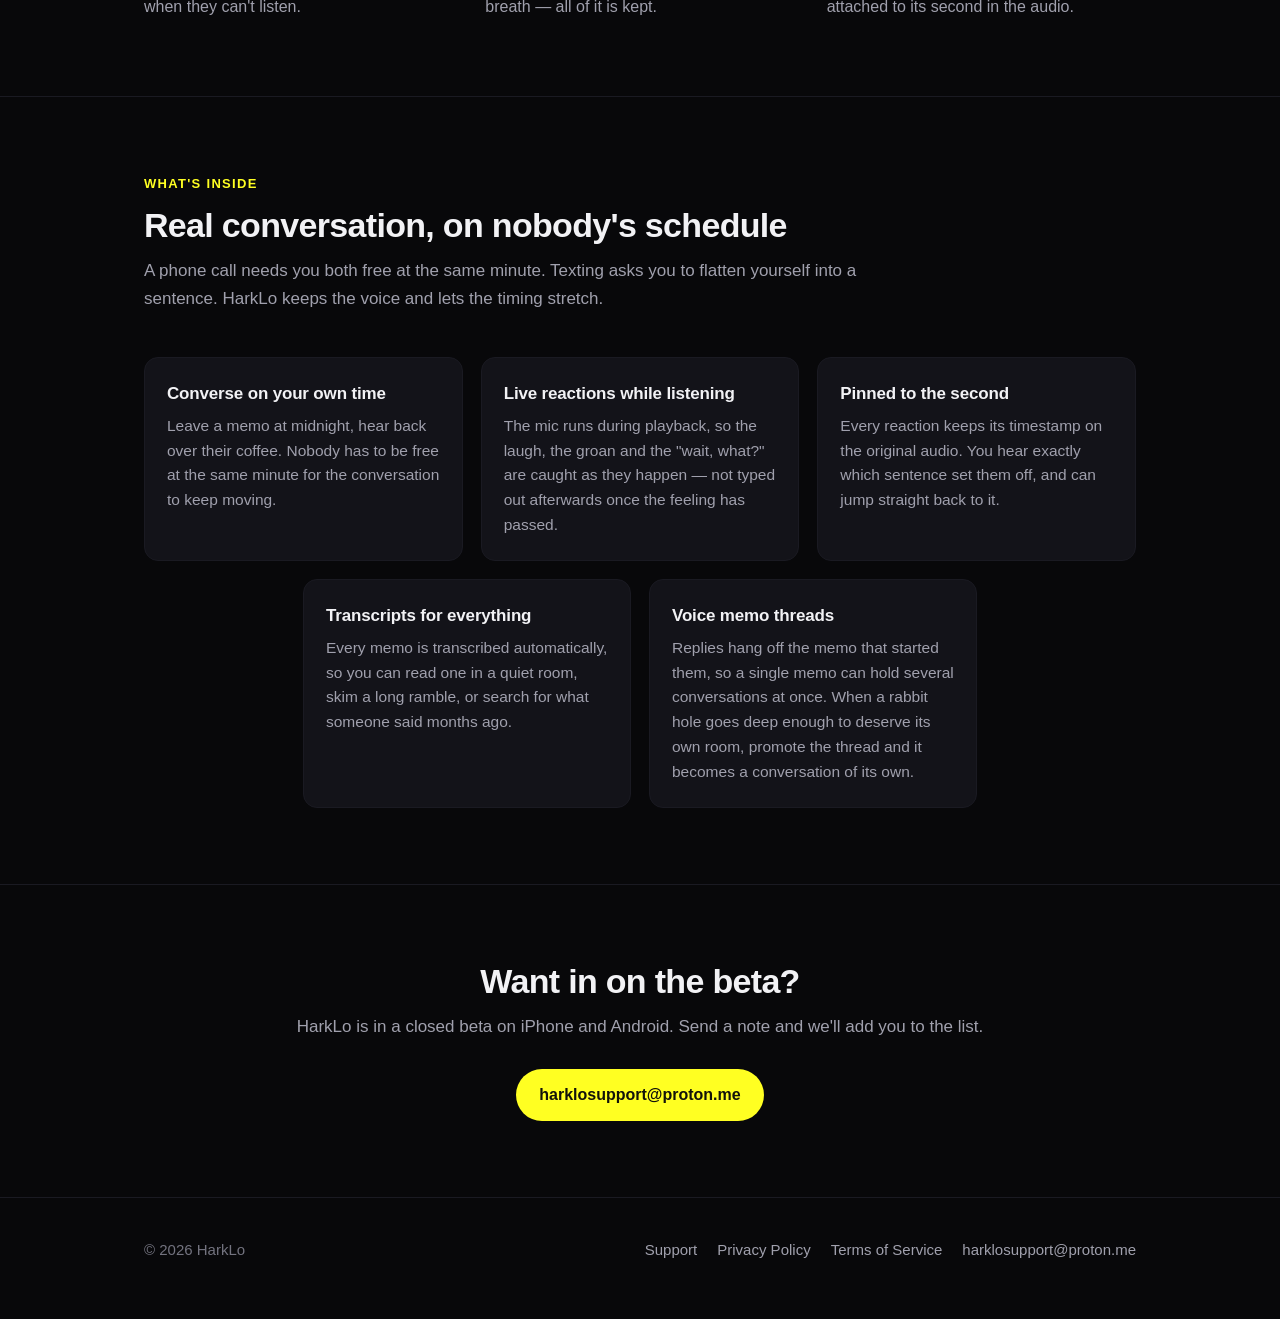
==== commit 41b99bc9: "Drop a card, and say Android as well as iPhone The app is React Native and the Android build runs, s" ====
--- a/index.html
+++ b/index.html
@@ -39,7 +39,7 @@
     <div class="hero">
       <div class="wrap">
         <div>
-          <span class="pill"><span class="dot"></span> Closed beta · iPhone</span>
+          <span class="pill"><span class="dot"></span> Closed beta · iPhone and Android</span>
 
           <h1>Send a voice memo.<br />Hear what they actually thought.</h1>
 
@@ -56,7 +56,7 @@
             <a class="btn btn-ghost" href="#how">See how it works</a>
           </div>
 
-          <p class="hero-note">Coming to the App Store. Made for iPhone.</p>
+          <p class="hero-note">Coming to the App Store and Google Play.</p>
         </div>
 
         <div class="hero-visual">
@@ -188,13 +188,6 @@
               a conversation of its own.
             </p>
           </div>
-          <div class="card">
-            <h3>Voices, not reaction buttons</h3>
-            <p>
-              Tone, hesitation, the pause before someone answers honestly — all
-              the things a thumbs up throws away, kept in the recording.
-            </p>
-          </div>
         </div>
       </div>
     </section>
@@ -203,7 +196,7 @@
       <div class="wrap" style="text-align: center">
         <h2>Want in on the beta?</h2>
         <p class="section-lede" style="margin: 0 auto 28px">
-          HarkLo is in a closed beta on iPhone. Send a note and we'll add you to
+          HarkLo is in a closed beta on iPhone and Android. Send a note and we'll add you to
           the list.
         </p>
         <a class="btn btn-primary" href="mailto:harklosupport@proton.me?subject=HarkLo%20beta%20invite"
--- a/style.css
+++ b/style.css
@@ -255,13 +255,18 @@
 .step h3 { margin: 16px 0 6px; font-size: 19px; letter-spacing: -0.01em; }
 .step p { margin: 0; color: var(--muted); font-size: 16px; }
 
+/* Flex rather than grid so a final short row (5 cards, 3 + 2) centers
+   instead of hanging off to the left. */
 .cards {
-  display: grid;
-  grid-template-columns: repeat(3, 1fr);
+  display: flex;
+  flex-wrap: wrap;
+  justify-content: center;
   gap: 18px;
 }
 
 .card {
+  flex: 1 1 280px;
+  max-width: 328px;
   background: var(--surface);
   border: 1px solid var(--line-soft);
   border-radius: var(--radius);
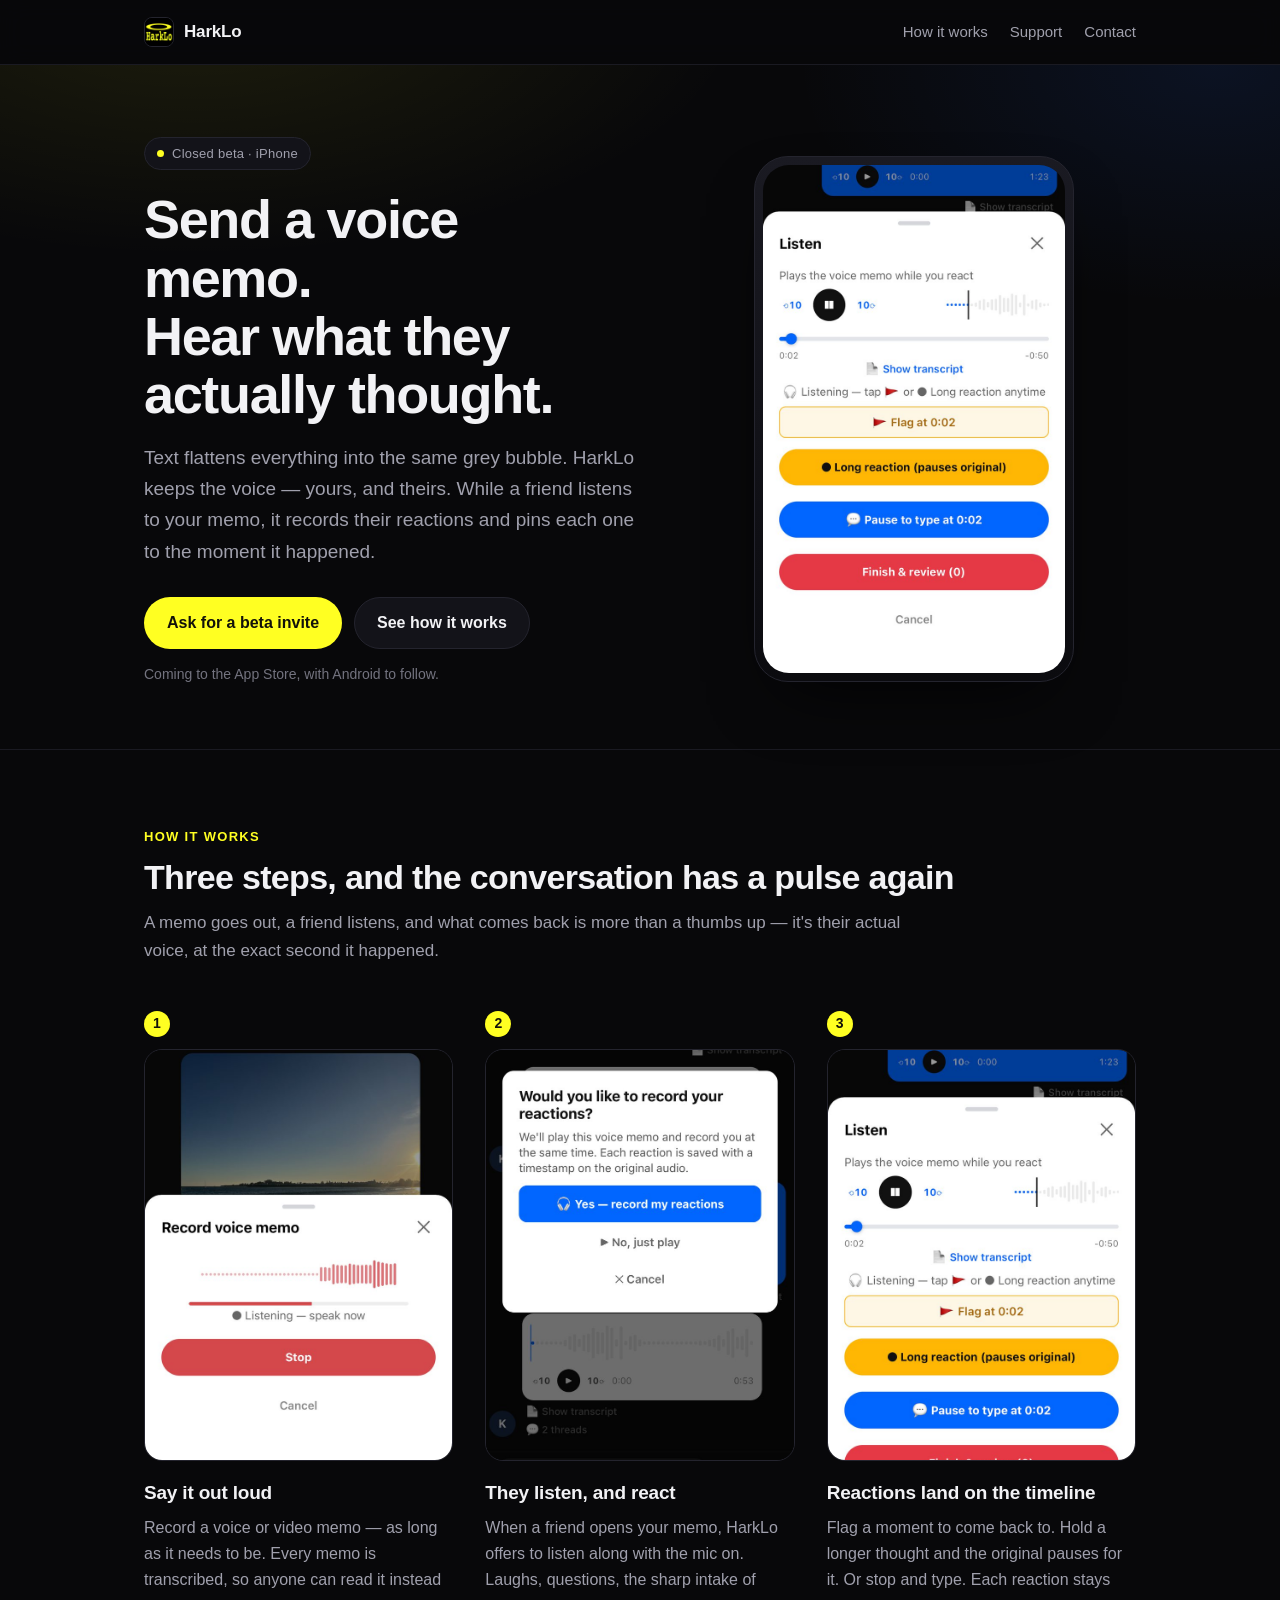
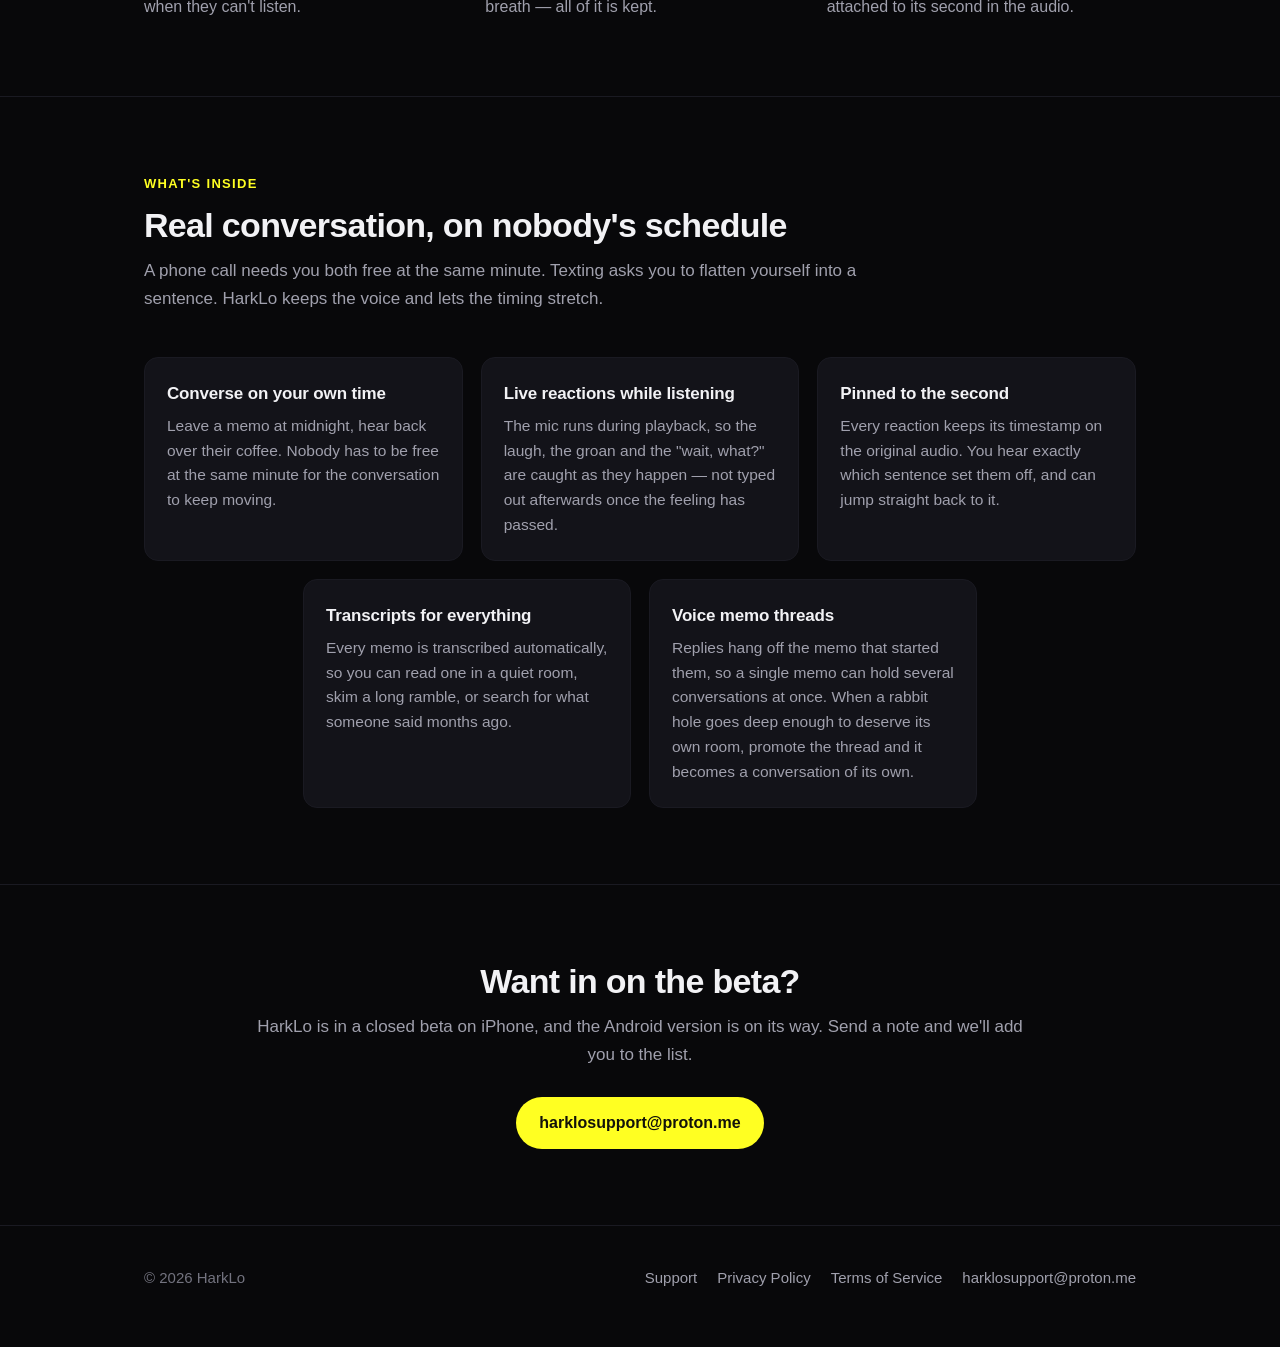
==== commit 60b09cbf: "Say iPhone now, Android to follow Android runs in the emulator but has not been tested on hardware, " ====
--- a/index.html
+++ b/index.html
@@ -39,7 +39,7 @@
     <div class="hero">
       <div class="wrap">
         <div>
-          <span class="pill"><span class="dot"></span> Closed beta · iPhone and Android</span>
+          <span class="pill"><span class="dot"></span> Closed beta · iPhone</span>
 
           <h1>Send a voice memo.<br />Hear what they actually thought.</h1>
 
@@ -56,7 +56,7 @@
             <a class="btn btn-ghost" href="#how">See how it works</a>
           </div>
 
-          <p class="hero-note">Coming to the App Store and Google Play.</p>
+          <p class="hero-note">Coming to the App Store, with Android to follow.</p>
         </div>
 
         <div class="hero-visual">
@@ -196,8 +196,8 @@
       <div class="wrap" style="text-align: center">
         <h2>Want in on the beta?</h2>
         <p class="section-lede" style="margin: 0 auto 28px">
-          HarkLo is in a closed beta on iPhone and Android. Send a note and we'll add you to
-          the list.
+          HarkLo is in a closed beta on iPhone, and the Android version is on
+          its way. Send a note and we'll add you to the list.
         </p>
         <a class="btn btn-primary" href="mailto:harklosupport@proton.me?subject=HarkLo%20beta%20invite"
           >harklosupport@proton.me</a
